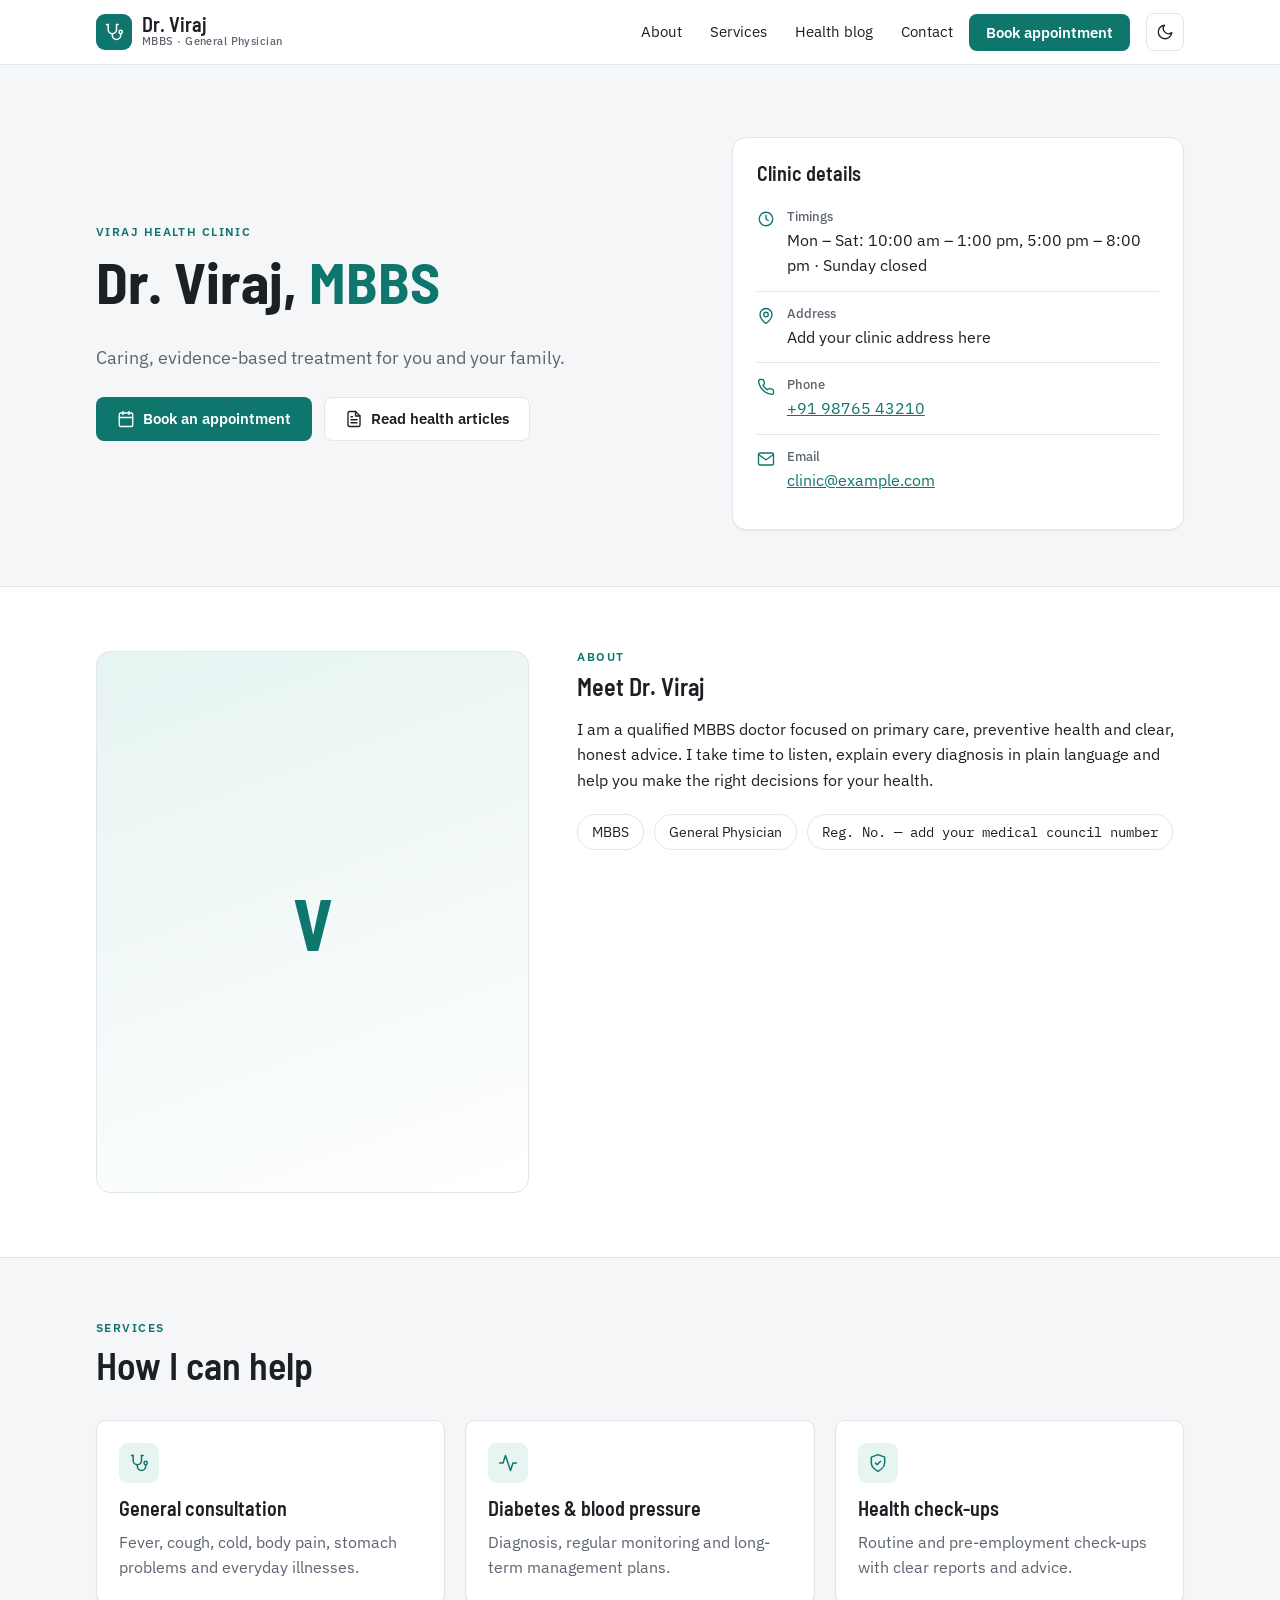
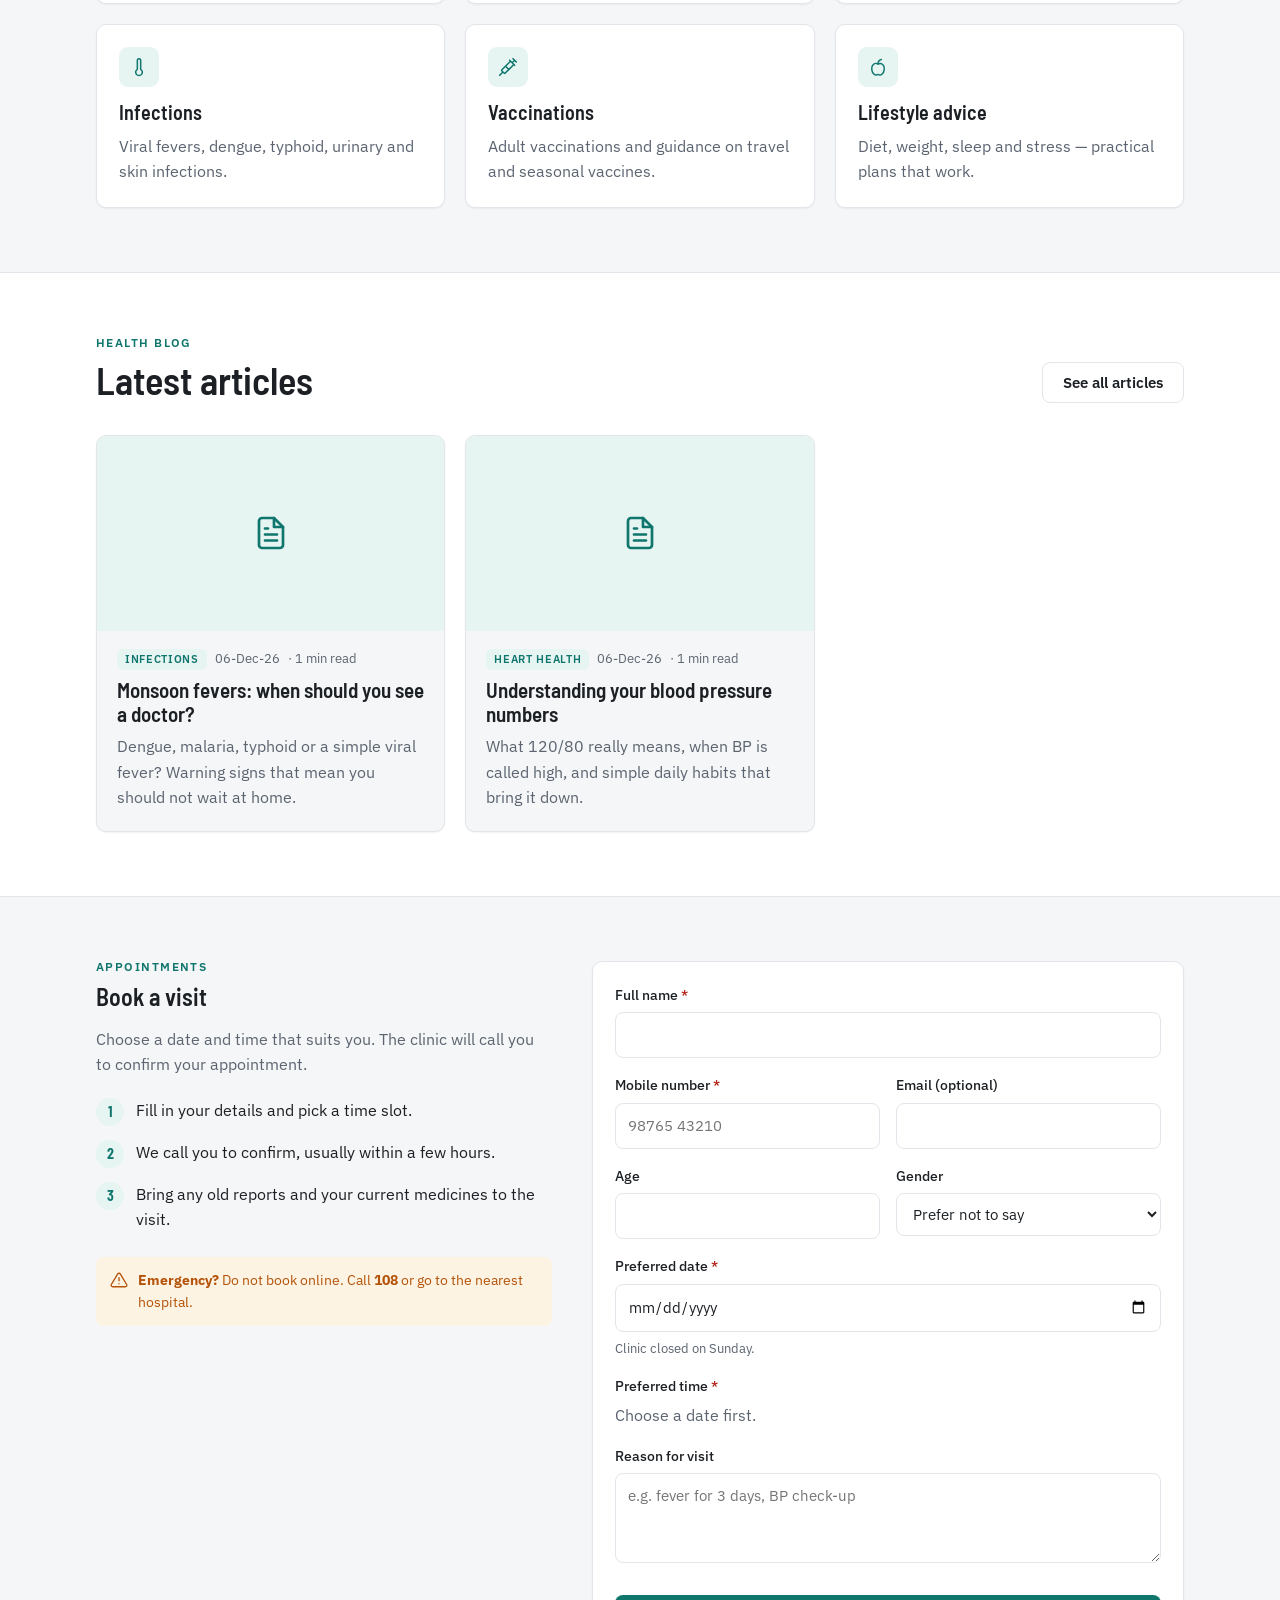
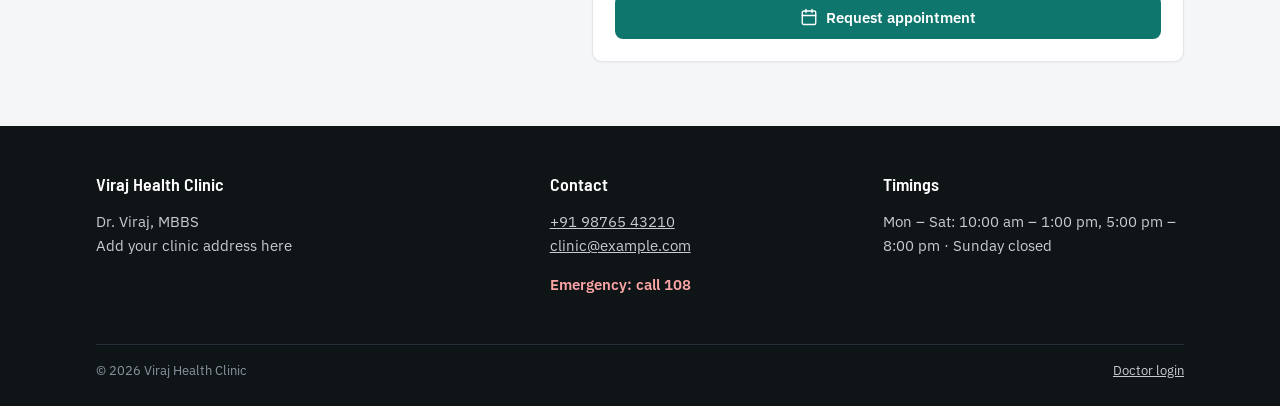
==== index.html @ ebe46609 "Doctor website with appointment booking, health blog and dashboard Public site (home, services, book" ====
<!doctype html>
<html lang="en">
<head>
  <meta charset="utf-8">
  <meta name="viewport" content="width=device-width, initial-scale=1">
  <title>Doctor | Book an appointment</title>
  <meta name="description" content="Book an appointment and read health articles.">
  <link rel="preconnect" href="https://fonts.googleapis.com">
  <link rel="preconnect" href="https://fonts.gstatic.com" crossorigin>
  <link href="https://fonts.googleapis.com/css2?family=Barlow+Semi+Condensed:wght@500;600;700&family=IBM+Plex+Mono:wght@400;500&family=IBM+Plex+Sans:wght@400;500;600&display=swap" rel="stylesheet">
  <link rel="stylesheet" href="assets/css/site.css">
  <link rel="icon" href="data:image/svg+xml,%3Csvg xmlns='http://www.w3.org/2000/svg' viewBox='0 0 32 32'%3E%3Crect width='32' height='32' rx='7' fill='%230f766e'/%3E%3Cpath d='M13 7h6v6h6v6h-6v6h-6v-6H7v-6h6z' fill='white'/%3E%3C/svg%3E">
</head>
<body>
  <header class="site-header">
    <div class="wrap">
      <a class="brand" href="index.html">
        <span class="brand-mark"><i data-icon="stethoscope" data-size="20"></i></span>
        <span class="brand-name"><span data-cfg="doctorName"></span><small><span data-cfg="qualification"></span> · <span data-cfg="role"></span></small></span>
      </a>
      <nav class="nav" id="nav">
        <a href="#about">About</a>
        <a href="#services">Services</a>
        <a href="blog.html">Health blog</a>
        <a href="#contact">Contact</a>
        <a href="#book" class="btn btn-primary" style="padding:10px 16px">Book appointment</a>
      </nav>
      <div class="header-actions">
        <button class="icon-btn theme-toggle" type="button" aria-label="Switch light or dark mode"><i data-icon="moon"></i></button>
        <button class="icon-btn menu-btn" type="button" aria-label="Open menu" aria-expanded="false" aria-controls="nav"><i data-icon="menu"></i></button>
      </div>
    </div>
  </header>

  <main>
    <section class="hero">
      <div class="wrap">
        <div>
          <div class="eyebrow" data-cfg="clinicName"></div>
          <h1><span data-cfg="doctorName"></span>, <span class="deg" data-cfg="qualification"></span></h1>
          <p class="lead" data-cfg="tagline"></p>
          <div class="hero-actions">
            <a href="#book" class="btn btn-primary"><i data-icon="calendar"></i> Book an appointment</a>
            <a href="blog.html" class="btn btn-ghost"><i data-icon="file"></i> Read health articles</a>
          </div>
        </div>
        <aside class="hero-card" aria-label="Clinic details">
          <h3>Clinic details</h3>
          <div class="info-row"><i data-icon="clock"></i><div><b>Timings</b><span data-cfg="hoursText"></span></div></div>
          <div class="info-row"><i data-icon="pin"></i><div><b>Address</b><span data-cfg="address"></span></div></div>
          <div class="info-row"><i data-icon="phone"></i><div><b>Phone</b><a data-cfg-tel="phone"></a></div></div>
          <div class="info-row"><i data-icon="mail"></i><div><b>Email</b><a data-cfg-mail="email"></a></div></div>
        </aside>
      </div>
    </section>

    <section class="block alt" id="about">
      <div class="wrap about-grid">
        <div class="about-photo" aria-hidden="true"><span id="initials"></span></div>
        <div>
          <div class="eyebrow">About</div>
          <h2>Meet <span data-cfg="doctorName"></span></h2>
          <p data-cfg="about"></p>
          <div class="facts">
            <span class="fact" data-cfg="qualification"></span>
            <span class="fact" data-cfg="role"></span>
            <span class="fact mono" data-cfg="registrationNo"></span>
          </div>
        </div>
      </div>
    </section>

    <section class="block" id="services">
      <div class="wrap">
        <div class="section-head">
          <div class="eyebrow">Services</div>
          <h2>How I can help</h2>
        </div>
        <div class="grid-3" id="services-list"></div>
      </div>
    </section>

    <section class="block alt" id="latest">
      <div class="wrap">
        <div class="section-head" style="display:flex;justify-content:space-between;align-items:end;gap:16px;max-width:none;flex-wrap:wrap">
          <div>
            <div class="eyebrow">Health blog</div>
            <h2 style="margin:0">Latest articles</h2>
          </div>
          <a href="blog.html" class="btn btn-ghost">See all articles</a>
        </div>
        <div class="grid-3" id="latest-posts"><div class="empty">Loading…</div></div>
      </div>
    </section>

    <section class="block" id="book">
      <div class="wrap book-grid">
        <div>
          <div class="eyebrow">Appointments</div>
          <h2>Book a visit</h2>
          <p class="muted">Choose a date and time that suits you. The clinic will call you to confirm your appointment.</p>
          <ol class="steps">
            <li><span class="n">1</span><span>Fill in your details and pick a time slot.</span></li>
            <li><span class="n">2</span><span>We call you to confirm, usually within a few hours.</span></li>
            <li><span class="n">3</span><span>Bring any old reports and your current medicines to the visit.</span></li>
          </ol>
          <div class="notice warn" style="margin-top:24px"><i data-icon="alert"></i><span><b>Emergency?</b> Do not book online. Call <b>108</b> or go to the nearest hospital.</span></div>
        </div>
        <div class="card">
          <form class="form" id="book-form" novalidate>
            <div class="field full"><label for="b-name">Full name <span class="req">*</span></label><input id="b-name" name="patient_name" autocomplete="name" required></div>
            <div class="field"><label for="b-phone">Mobile number <span class="req">*</span></label><input id="b-phone" name="phone" type="tel" inputmode="tel" autocomplete="tel" placeholder="98765 43210" required></div>
            <div class="field"><label for="b-email">Email (optional)</label><input id="b-email" name="email" type="email" autocomplete="email"></div>
            <div class="field"><label for="b-age">Age</label><input id="b-age" name="age" type="number" min="0" max="120" inputmode="numeric"></div>
            <div class="field"><label for="b-gender">Gender</label>
              <select id="b-gender" name="gender"><option value="">Prefer not to say</option><option>Female</option><option>Male</option><option>Other</option></select>
            </div>
            <div class="field full"><label for="b-date">Preferred date <span class="req">*</span></label><input id="b-date" name="appt_date" type="date" required>
              <small class="muted" id="b-date-help"></small>
            </div>
            <div class="field full"><label>Preferred time <span class="req">*</span></label><div class="slots" id="b-slots" role="group" aria-label="Time slots"><span class="muted">Choose a date first.</span></div></div>
            <div class="field full"><label for="b-reason">Reason for visit</label><textarea id="b-reason" name="reason" placeholder="e.g. fever for 3 days, BP check-up"></textarea></div>
            <div class="field full" id="b-msg" aria-live="polite"></div>
            <div class="field full"><button class="btn btn-primary" type="submit" id="b-submit"><i data-icon="calendar"></i> Request appointment</button></div>
          </form>
        </div>
      </div>
    </section>
  </main>

  <footer class="site-footer" id="contact">
    <div class="wrap">
      <div class="cols">
        <div>
          <h4 data-cfg="clinicName"></h4>
          <p><span data-cfg="doctorName"></span>, <span data-cfg="qualification"></span><br><span data-cfg="address"></span></p>
          <p id="map-link-wrap" hidden><a id="map-link" target="_blank" rel="noopener">Open in Google Maps</a></p>
        </div>
        <div>
          <h4>Contact</h4>
          <p><a data-cfg-tel="phone"></a><br><a data-cfg-mail="email"></a></p>
          <p class="emergency">Emergency: call 108</p>
        </div>
        <div>
          <h4>Timings</h4>
          <p data-cfg="hoursText"></p>
        </div>
      </div>
      <div class="bottom">
        <span>© <span id="year"></span> <span data-cfg="clinicName"></span></span>
        <a href="admin.html">Doctor login</a>
      </div>
    </div>
  </footer>

  <script src="config.js"></script>
  <script src="assets/js/icons.js"></script>
  <script src="assets/js/common.js"></script>
  <script src="assets/js/store.js"></script>
  <script src="assets/js/site.js"></script>
</body>
</html>
---- assets/css/site.css ----
/* ===== Public website ===== */
:root {
  --accent: #0f766e;
  --accent-strong: #0b5f58;
  --accent-soft: #e6f4f2;
  --on-accent: #ffffff;
  --bg: #f5f6f7;
  --surface: #ffffff;
  --text: #1c2024;
  --muted: #5b6470;
  --border: #e2e5e9;
  --green: #15803d; --green-soft: #e8f5ec;
  --red: #b42318; --red-soft: #fdecea;
  --amber: #b45309; --amber-soft: #fdf3e2;
  --shadow: 0 1px 2px rgba(16, 24, 40, .05);
  --radius: 10px;
  --f-head: "Barlow Semi Condensed", system-ui, sans-serif;
  --f-body: "IBM Plex Sans", system-ui, sans-serif;
  --f-mono: "IBM Plex Mono", ui-monospace, monospace;
  color-scheme: light;
}
@media (prefers-color-scheme: dark) {
  :root:not([data-theme="light"]) {
    --accent: #2bb3a3; --accent-strong: #4cc9b9; --accent-soft: #12302d; --on-accent: #06201d;
    --bg: #111417; --surface: #191d21; --text: #e8eaed; --muted: #9aa3ad; --border: #2a3036;
    --green: #4ade80; --green-soft: #13291b; --red: #f87171; --red-soft: #33191a; --amber: #fbbf24; --amber-soft: #33270f;
    --shadow: none; color-scheme: dark;
  }
}
:root[data-theme="dark"] {
  --accent: #2bb3a3; --accent-strong: #4cc9b9; --accent-soft: #12302d; --on-accent: #06201d;
  --bg: #111417; --surface: #191d21; --text: #e8eaed; --muted: #9aa3ad; --border: #2a3036;
  --green: #4ade80; --green-soft: #13291b; --red: #f87171; --red-soft: #33191a; --amber: #fbbf24; --amber-soft: #33270f;
  --shadow: none; color-scheme: dark;
}

* { box-sizing: border-box; }
html { scroll-behavior: smooth; }
body {
  margin: 0; background: var(--bg); color: var(--text);
  font: 16px/1.6 var(--f-body); -webkit-font-smoothing: antialiased; overflow-x: hidden;
}
h1, h2, h3, h4 { font-family: var(--f-head); line-height: 1.15; margin: 0 0 .5em; font-weight: 600; }
a { color: var(--accent); }
img { max-width: 100%; display: block; }
.wrap { max-width: 1120px; margin: 0 auto; padding: 0 16px; }
.eyebrow { font: 600 12px/1 var(--f-body); letter-spacing: .12em; text-transform: uppercase; color: var(--accent); margin-bottom: 10px; }
.muted { color: var(--muted); }
.mono { font-family: var(--f-mono); }

/* Header */
.site-header { position: sticky; top: 0; z-index: 30; background: color-mix(in srgb, var(--surface) 92%, transparent); backdrop-filter: blur(8px); border-bottom: 1px solid var(--border); }
.site-header .wrap { display: flex; align-items: center; gap: 16px; height: 64px; }
.brand { display: flex; align-items: center; gap: 10px; text-decoration: none; color: var(--text); min-width: 0; }
.brand-mark { width: 36px; height: 36px; border-radius: 9px; background: var(--accent); color: var(--on-accent); display: grid; place-items: center; flex: none; }
.brand-name { font: 600 20px/1 var(--f-head); white-space: nowrap; overflow: hidden; text-overflow: ellipsis; }
.brand-name small { display: block; font: 500 11px/1.4 var(--f-body); color: var(--muted); letter-spacing: .04em; }
.nav { margin-left: auto; display: flex; align-items: center; gap: 4px; }
.nav a { color: var(--text); text-decoration: none; padding: 8px 12px; border-radius: 8px; font-size: 15px; }
.nav a:hover { background: var(--accent-soft); color: var(--accent); }
.nav a.btn-primary, .nav a.btn-primary:hover { color: var(--on-accent); background: var(--accent); }
.nav a.active { color: var(--accent); font-weight: 600; }
.icon-btn { background: none; border: 1px solid var(--border); color: var(--text); width: 38px; height: 38px; border-radius: 8px; display: inline-grid; place-items: center; cursor: pointer; flex: none; }
.icon-btn:hover { border-color: var(--accent); color: var(--accent); }
.menu-btn { display: none; }

/* Buttons */
.btn { display: inline-flex; align-items: center; justify-content: center; gap: 8px; font: 600 15px/1 var(--f-body); padding: 12px 20px; border-radius: 8px; border: 1px solid transparent; cursor: pointer; text-decoration: none; transition: background .15s; }
.btn-primary { background: var(--accent); color: var(--on-accent); }
.btn-primary:hover { background: var(--accent-strong); }
.btn-ghost { background: var(--surface); color: var(--text); border-color: var(--border); }
.btn-ghost:hover { border-color: var(--accent); color: var(--accent); }
.btn:disabled { opacity: .6; cursor: not-allowed; }

/* Hero */
.hero { padding: 72px 0 56px; }
.hero .wrap { display: grid; grid-template-columns: 1.3fr 1fr; gap: 48px; align-items: center; }
.hero h1 { font-size: clamp(36px, 6vw, 58px); font-weight: 700; }
.hero h1 .deg { color: var(--accent); }
.hero p.lead { font-size: 18px; color: var(--muted); max-width: 540px; }
.hero-actions { display: flex; flex-wrap: wrap; gap: 12px; margin-top: 24px; }
.hero-card { background: var(--surface); border: 1px solid var(--border); border-radius: 14px; padding: 24px; box-shadow: var(--shadow); }
.hero-card h3 { font-size: 20px; }
.info-row { display: flex; gap: 12px; padding: 12px 0; border-top: 1px solid var(--border); }
.info-row:first-of-type { border-top: 0; }
.info-row svg { flex: none; color: var(--accent); margin-top: 3px; }
.info-row div { min-width: 0; overflow-wrap: anywhere; }
.info-row b { display: block; font-size: 13px; color: var(--muted); font-weight: 500; }

/* Sections */
section.block { padding: 64px 0; }
section.block.alt { background: var(--surface); border-top: 1px solid var(--border); border-bottom: 1px solid var(--border); }
.section-head { max-width: 640px; margin-bottom: 32px; }
.section-head h2 { font-size: clamp(28px, 4vw, 38px); }
.grid-3 { display: grid; grid-template-columns: repeat(3, 1fr); gap: 20px; }
.card { background: var(--surface); border: 1px solid var(--border); border-radius: var(--radius); padding: 22px; box-shadow: var(--shadow); }
.alt .card { background: var(--bg); }
.card h3 { font-size: 20px; }
.card p { margin: 0; color: var(--muted); }
.svc-icon { width: 40px; height: 40px; border-radius: 9px; background: var(--accent-soft); color: var(--accent); display: grid; place-items: center; margin-bottom: 14px; }
.about-grid { display: grid; grid-template-columns: 1fr 1.4fr; gap: 48px; align-items: start; }
.about-photo { aspect-ratio: 4/5; border-radius: 14px; background: linear-gradient(160deg, var(--accent-soft), var(--surface)); border: 1px solid var(--border); display: grid; place-items: center; color: var(--accent); }
.about-photo span { font: 700 72px/1 var(--f-head); }
.facts { display: flex; flex-wrap: wrap; gap: 10px; margin-top: 20px; }
.fact { border: 1px solid var(--border); border-radius: 999px; padding: 6px 14px; font-size: 14px; background: var(--surface); }

/* Blog cards */
.post-card { display: flex; flex-direction: column; text-decoration: none; color: inherit; padding: 0; overflow: hidden; transition: border-color .15s, transform .15s; }
.post-card:hover { border-color: var(--accent); transform: translateY(-2px); }
.post-cover { aspect-ratio: 16/9; background: var(--accent-soft); color: var(--accent); display: grid; place-items: center; overflow: hidden; }
.post-cover img { width: 100%; height: 100%; object-fit: cover; }
.post-body { padding: 18px 20px 20px; display: flex; flex-direction: column; gap: 8px; flex: 1; }
.post-body h3 { margin: 0; font-size: 21px; }
.post-meta { font-size: 13px; color: var(--muted); display: flex; gap: 8px; flex-wrap: wrap; align-items: center; }
.tag { display: inline-block; font: 600 11px/1 var(--f-body); letter-spacing: .06em; text-transform: uppercase; color: var(--accent); background: var(--accent-soft); padding: 5px 8px; border-radius: 6px; }
.empty { text-align: center; padding: 40px 16px; color: var(--muted); border: 1px dashed var(--border); border-radius: var(--radius); }

/* Booking form */
.book-grid { display: grid; grid-template-columns: 1fr 1.3fr; gap: 40px; align-items: start; }
.form { display: grid; grid-template-columns: 1fr 1fr; gap: 16px; }
.field { display: flex; flex-direction: column; gap: 6px; min-width: 0; }
.field.full { grid-column: 1 / -1; }
.field label { font-size: 14px; font-weight: 500; }
.field label .req { color: var(--red); }
.field input, .field select, .field textarea {
  font: inherit; font-size: 15px; color: var(--text); background: var(--surface);
  border: 1px solid var(--border); border-radius: 8px; padding: 10px 12px; width: 100%;
}
.field textarea { min-height: 90px; resize: vertical; }
.field input:focus, .field select:focus, .field textarea:focus { outline: 2px solid var(--accent); outline-offset: -1px; border-color: var(--accent); }
.slots { display: flex; flex-wrap: wrap; gap: 8px; }
.slot { font: 500 14px/1 var(--f-body); padding: 9px 12px; border: 1px solid var(--border); border-radius: 8px; background: var(--surface); color: var(--text); cursor: pointer; }
.slot:hover { border-color: var(--accent); }
.slot[aria-pressed="true"] { background: var(--accent); color: var(--on-accent); border-color: var(--accent); }
.slot:disabled { opacity: .4; cursor: not-allowed; text-decoration: line-through; }
.notice { display: flex; gap: 10px; align-items: flex-start; padding: 12px 14px; border-radius: 8px; font-size: 14px; }
.notice svg { flex: none; margin-top: 2px; }
.notice.ok { background: var(--green-soft); color: var(--green); }
.notice.err { background: var(--red-soft); color: var(--red); }
.notice.warn { background: var(--amber-soft); color: var(--amber); }
.steps { list-style: none; padding: 0; margin: 20px 0 0; display: grid; gap: 14px; }
.steps li { display: flex; gap: 12px; }
.steps .n { flex: none; width: 28px; height: 28px; border-radius: 50%; background: var(--accent-soft); color: var(--accent); display: grid; place-items: center; font: 700 14px/1 var(--f-head); }

/* Article */
.article { max-width: 760px; margin: 0 auto; padding: 48px 16px 64px; }
.article h1 { font-size: clamp(32px, 5vw, 46px); font-weight: 700; }
.article .cover { border-radius: 12px; margin: 24px 0; aspect-ratio: 16/9; object-fit: cover; width: 100%; }
.prose { font-size: 17.5px; line-height: 1.75; overflow-wrap: anywhere; }
.prose h2 { font-size: 28px; margin-top: 1.6em; }
.prose h3 { font-size: 23px; margin-top: 1.4em; }
.prose h4 { font-size: 19px; margin-top: 1.2em; }
.prose blockquote { margin: 1.4em 0; padding: 12px 18px; border-left: 4px solid var(--accent); background: var(--accent-soft); border-radius: 0 8px 8px 0; }
.prose code { font-family: var(--f-mono); font-size: .9em; background: var(--accent-soft); padding: 1px 5px; border-radius: 4px; }
.prose hr { border: 0; border-top: 1px solid var(--border); margin: 2em 0; }
.prose ul, .prose ol { padding-left: 1.4em; }
.disclaimer { margin-top: 40px; font-size: 14px; color: var(--muted); border-top: 1px solid var(--border); padding-top: 16px; }
.filters { display: flex; flex-wrap: wrap; gap: 10px; margin-bottom: 24px; align-items: center; }
.chip { font: 500 14px/1 var(--f-body); padding: 8px 14px; border-radius: 999px; border: 1px solid var(--border); background: var(--surface); color: var(--text); cursor: pointer; }
.chip[aria-pressed="true"] { background: var(--accent); color: var(--on-accent); border-color: var(--accent); }
.search { margin-left: auto; min-width: 220px; font: inherit; font-size: 15px; padding: 9px 12px; border: 1px solid var(--border); border-radius: 8px; background: var(--surface); color: var(--text); }

/* Footer */
.site-footer { background: #0f1417; color: #c6ccd2; padding: 48px 0 24px; font-size: 15px; }
.site-footer .cols { display: grid; grid-template-columns: 1.4fr 1fr 1fr; gap: 32px; }
.site-footer h4 { color: #fff; font-size: 18px; }
.site-footer a { color: #c6ccd2; }
.site-footer .bottom { border-top: 1px solid #263038; margin-top: 32px; padding-top: 16px; display: flex; flex-wrap: wrap; gap: 12px; justify-content: space-between; font-size: 13px; color: #8b949e; }
.emergency { color: #fca5a5; font-weight: 600; }

/* Mobile */
@media (max-width: 900px) {
  .hero .wrap, .about-grid, .book-grid { grid-template-columns: 1fr; gap: 32px; }
  .grid-3 { grid-template-columns: 1fr 1fr; }
  .site-footer .cols { grid-template-columns: 1fr; }
  .about-photo { max-width: 320px; }
}
@media (max-width: 720px) {
  .menu-btn { display: inline-grid; }
  .nav { position: fixed; top: 64px; left: 0; right: 0; background: var(--surface); flex-direction: column; align-items: stretch; padding: 8px 16px 16px; border-bottom: 1px solid var(--border); display: none; margin: 0; }
  .nav.open { display: flex; }
  .nav a { padding: 12px; }
  .header-actions { margin-left: auto; display: flex; gap: 8px; }
  .grid-3, .form { grid-template-columns: 1fr; }
  .hero { padding: 40px 0; }
  section.block { padding: 48px 0; }
  .search { margin-left: 0; width: 100%; min-width: 0; }
}
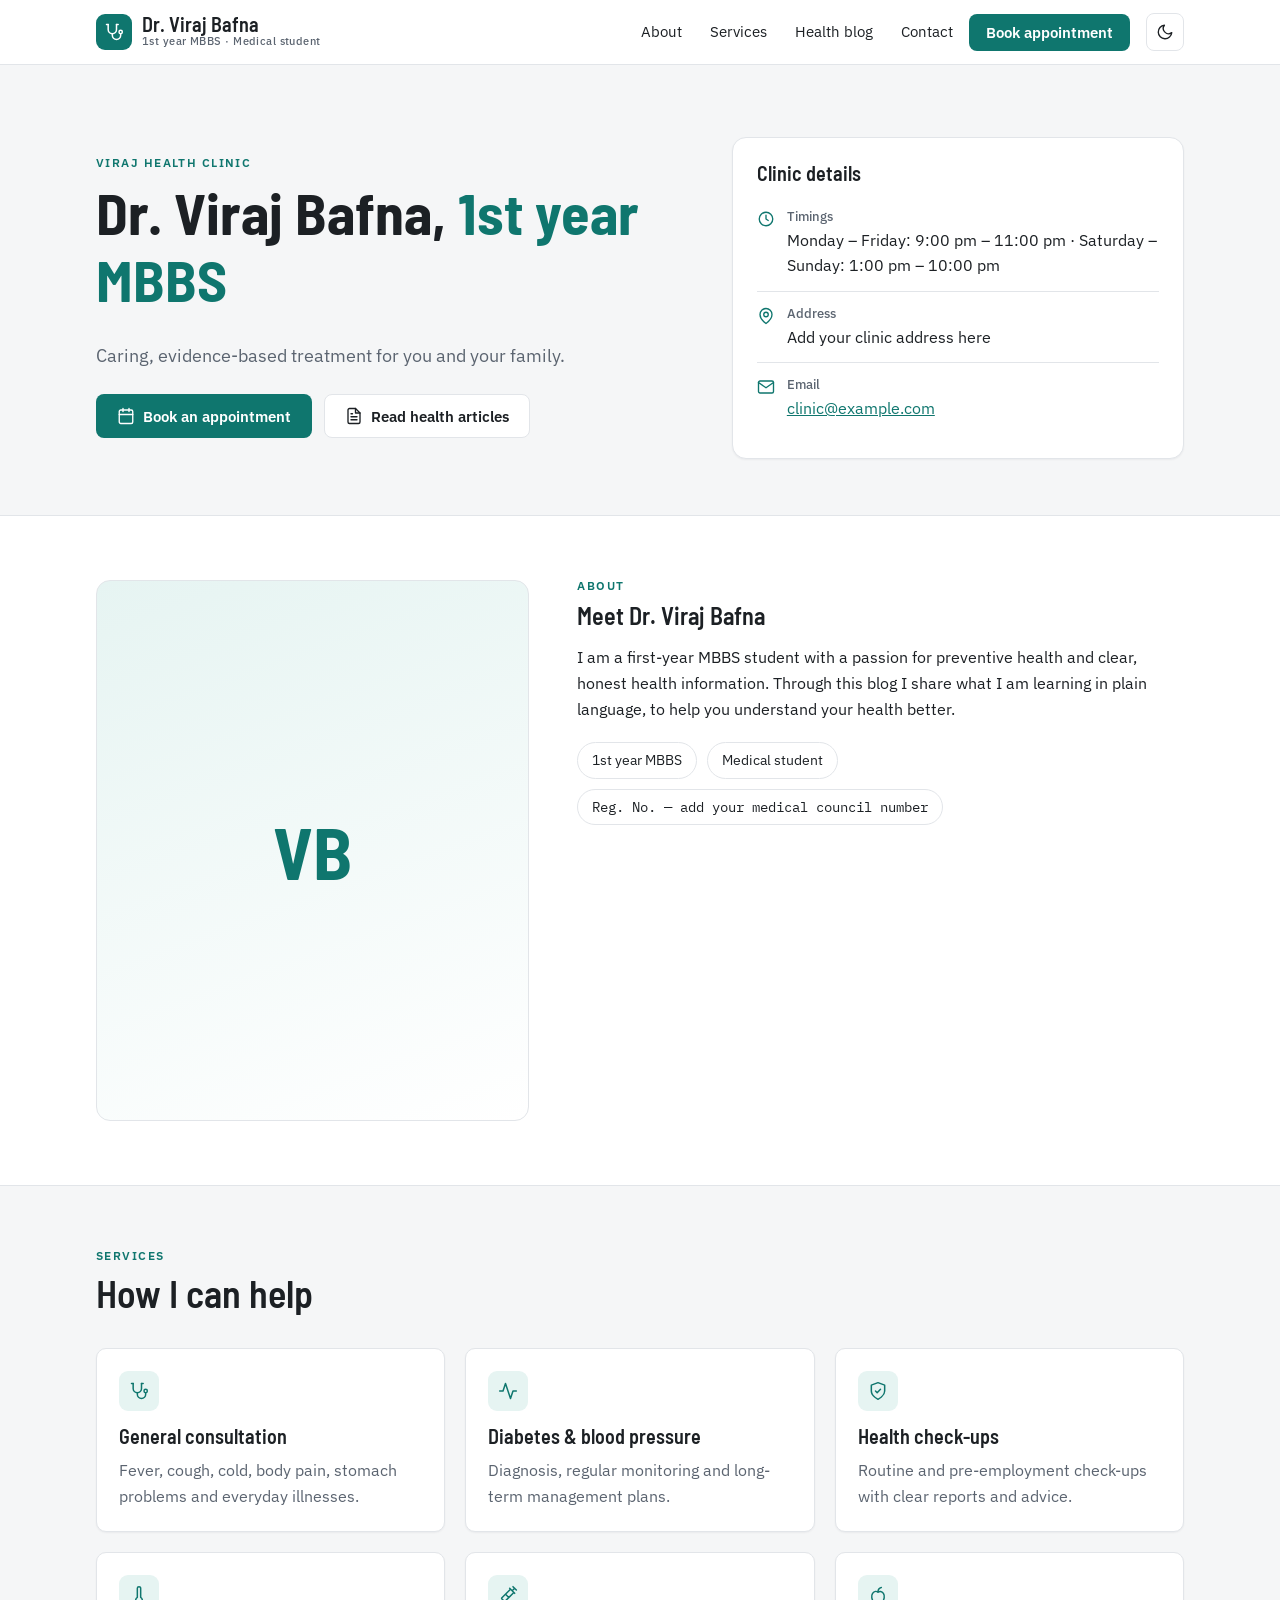
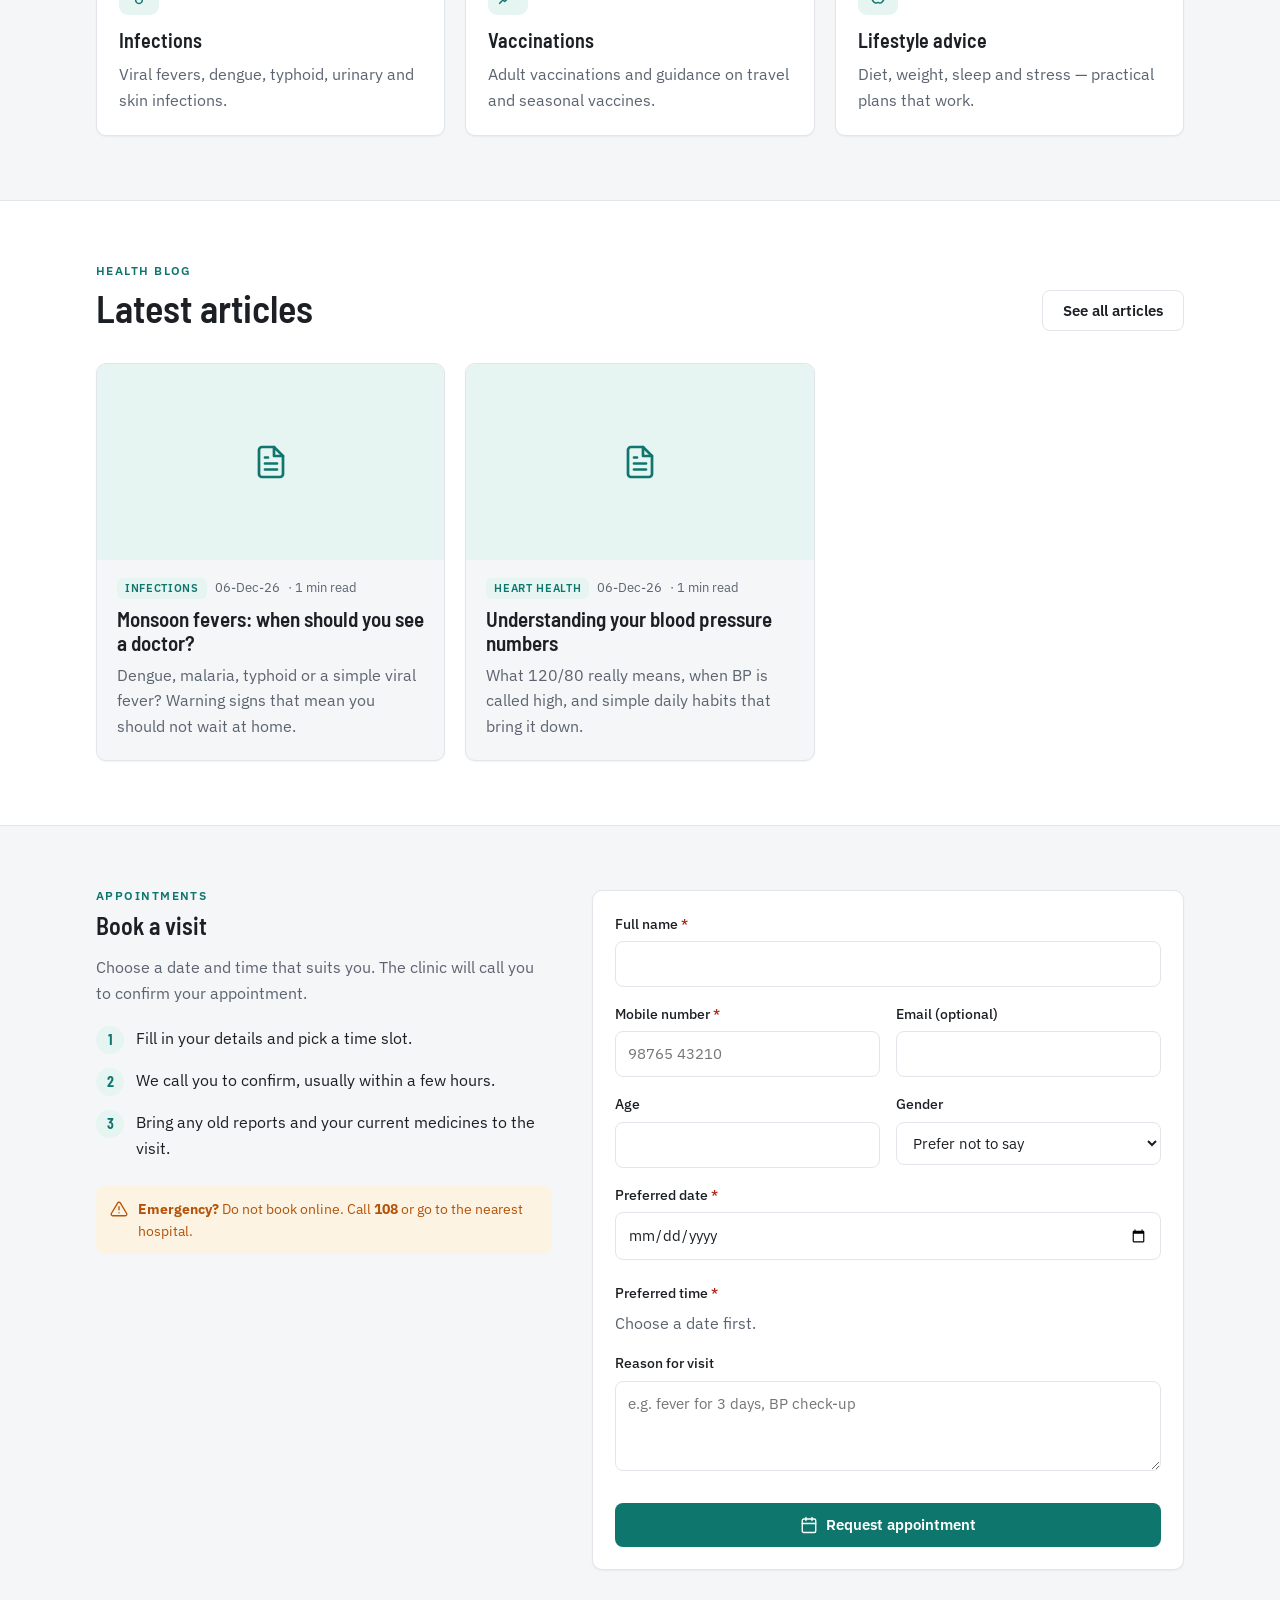
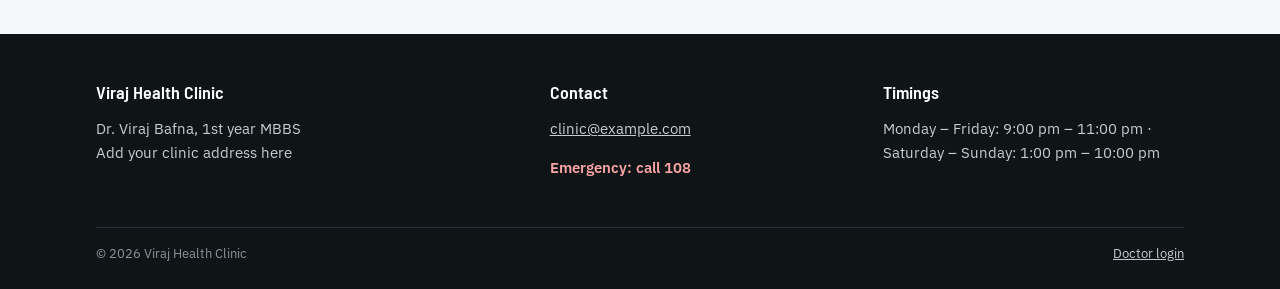
==== commit cac1194c: "Remove the clinic phone number from the website Co-Authored-By: Claude Opus 5.5 <noreply@anthropic.c" ====
--- a/index.html
+++ b/index.html
@@ -48,7 +48,6 @@
           <h3>Clinic details</h3>
           <div class="info-row"><i data-icon="clock"></i><div><b>Timings</b><span data-cfg="hoursText"></span></div></div>
           <div class="info-row"><i data-icon="pin"></i><div><b>Address</b><span data-cfg="address"></span></div></div>
-          <div class="info-row"><i data-icon="phone"></i><div><b>Phone</b><a data-cfg-tel="phone"></a></div></div>
           <div class="info-row"><i data-icon="mail"></i><div><b>Email</b><a data-cfg-mail="email"></a></div></div>
         </aside>
       </div>
@@ -138,7 +137,7 @@
         </div>
         <div>
           <h4>Contact</h4>
-          <p><a data-cfg-tel="phone"></a><br><a data-cfg-mail="email"></a></p>
+          <p><a data-cfg-mail="email"></a></p>
           <p class="emergency">Emergency: call 108</p>
         </div>
         <div>
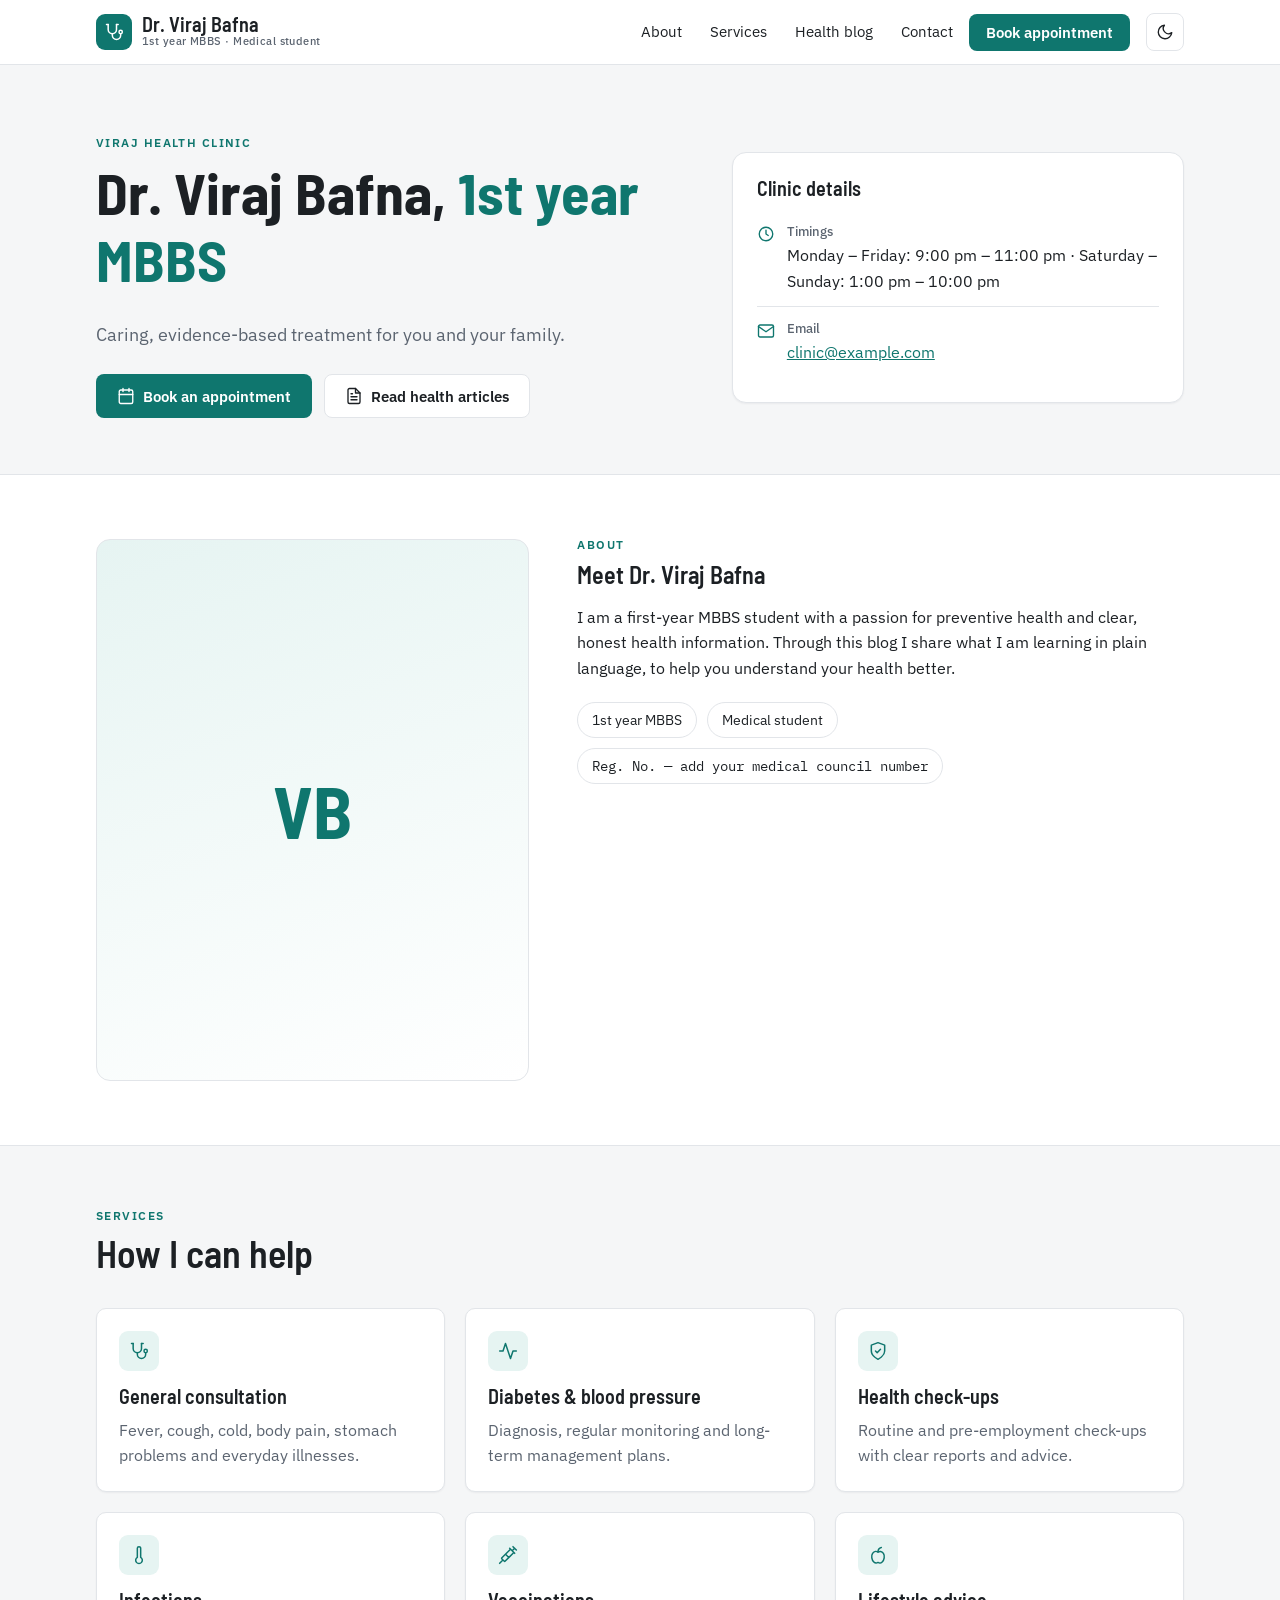
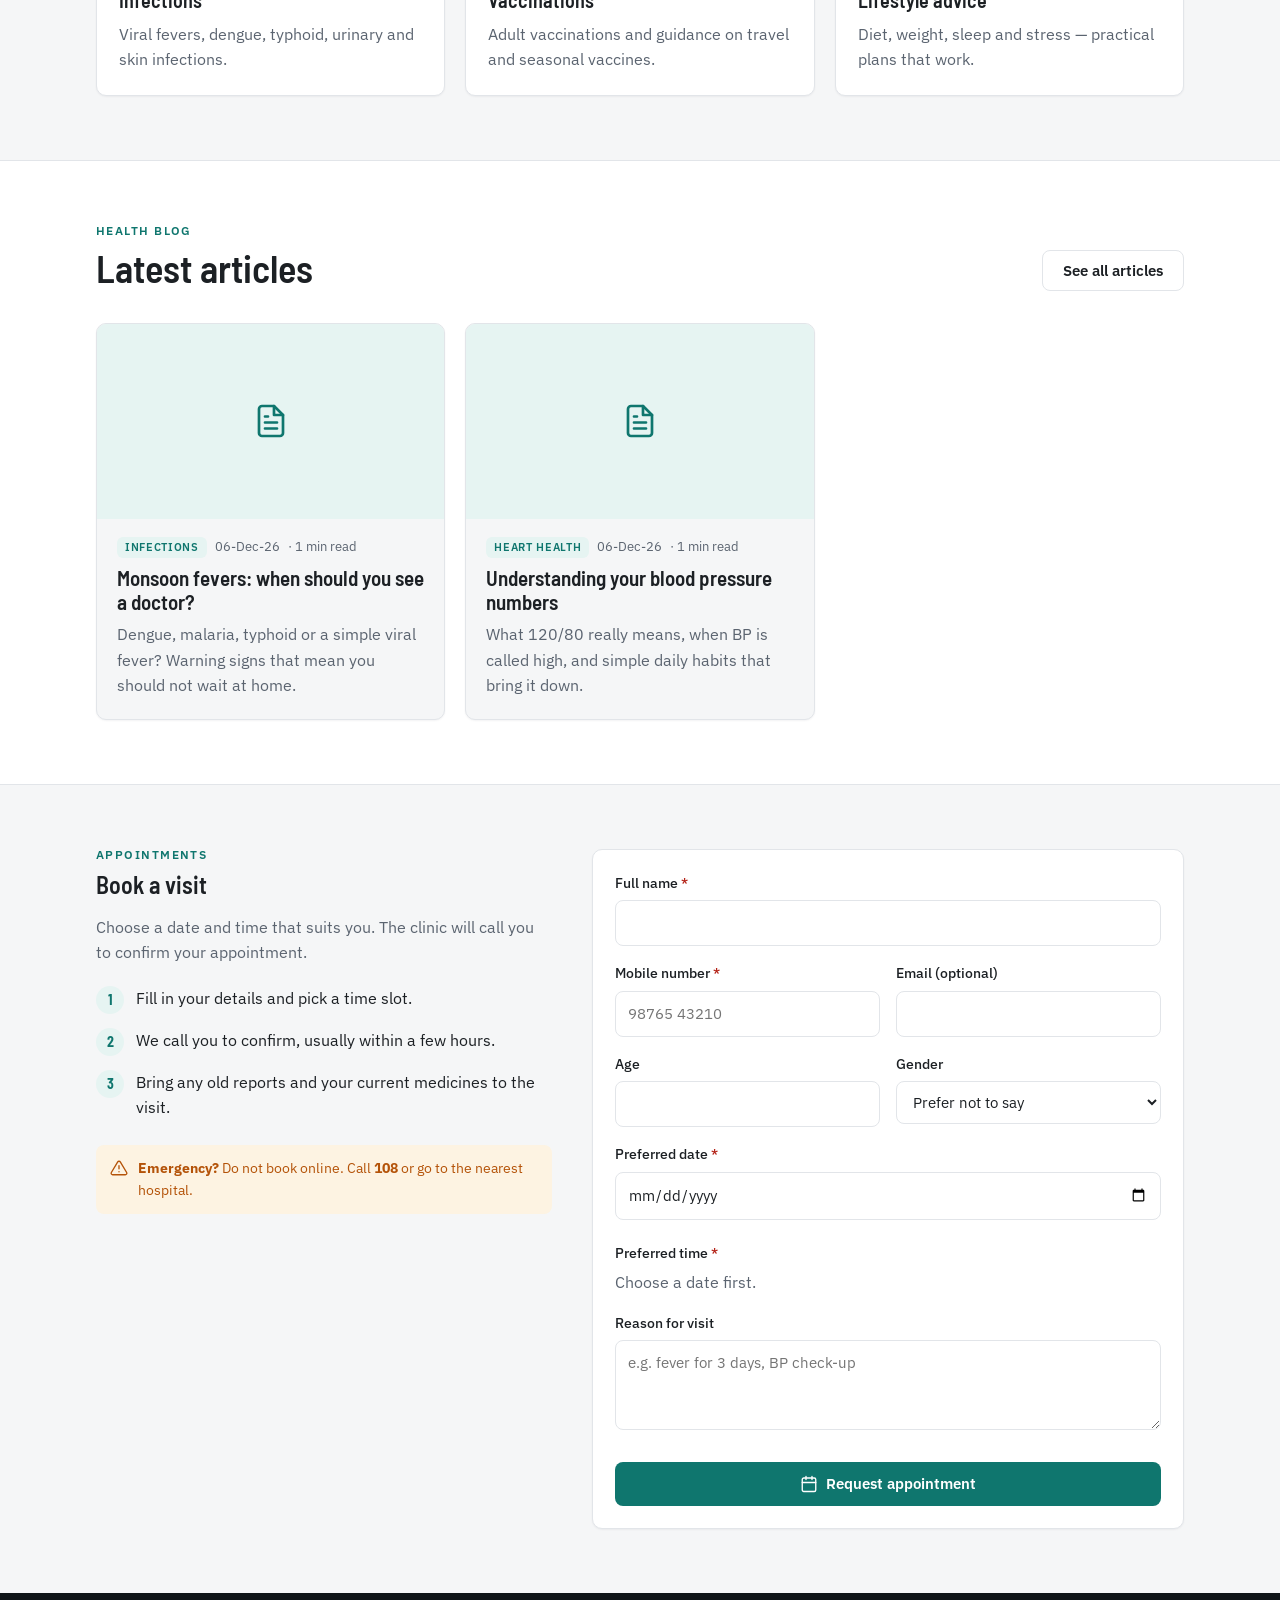
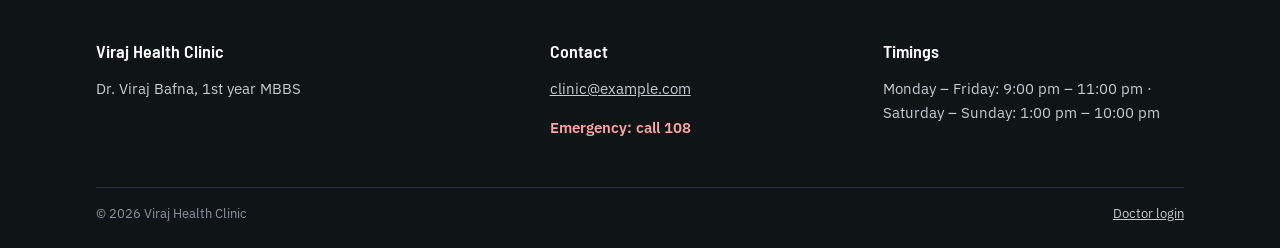
==== commit 562fafb0: "Remove the clinic address and map link from the website Co-Authored-By: Claude Opus 5.5 <noreply@ant" ====
--- a/index.html
+++ b/index.html
@@ -47,7 +47,6 @@
         <aside class="hero-card" aria-label="Clinic details">
           <h3>Clinic details</h3>
           <div class="info-row"><i data-icon="clock"></i><div><b>Timings</b><span data-cfg="hoursText"></span></div></div>
-          <div class="info-row"><i data-icon="pin"></i><div><b>Address</b><span data-cfg="address"></span></div></div>
           <div class="info-row"><i data-icon="mail"></i><div><b>Email</b><a data-cfg-mail="email"></a></div></div>
         </aside>
       </div>
@@ -132,8 +131,7 @@
       <div class="cols">
         <div>
           <h4 data-cfg="clinicName"></h4>
-          <p><span data-cfg="doctorName"></span>, <span data-cfg="qualification"></span><br><span data-cfg="address"></span></p>
-          <p id="map-link-wrap" hidden><a id="map-link" target="_blank" rel="noopener">Open in Google Maps</a></p>
+          <p><span data-cfg="doctorName"></span>, <span data-cfg="qualification"></span></p>
         </div>
         <div>
           <h4>Contact</h4>
